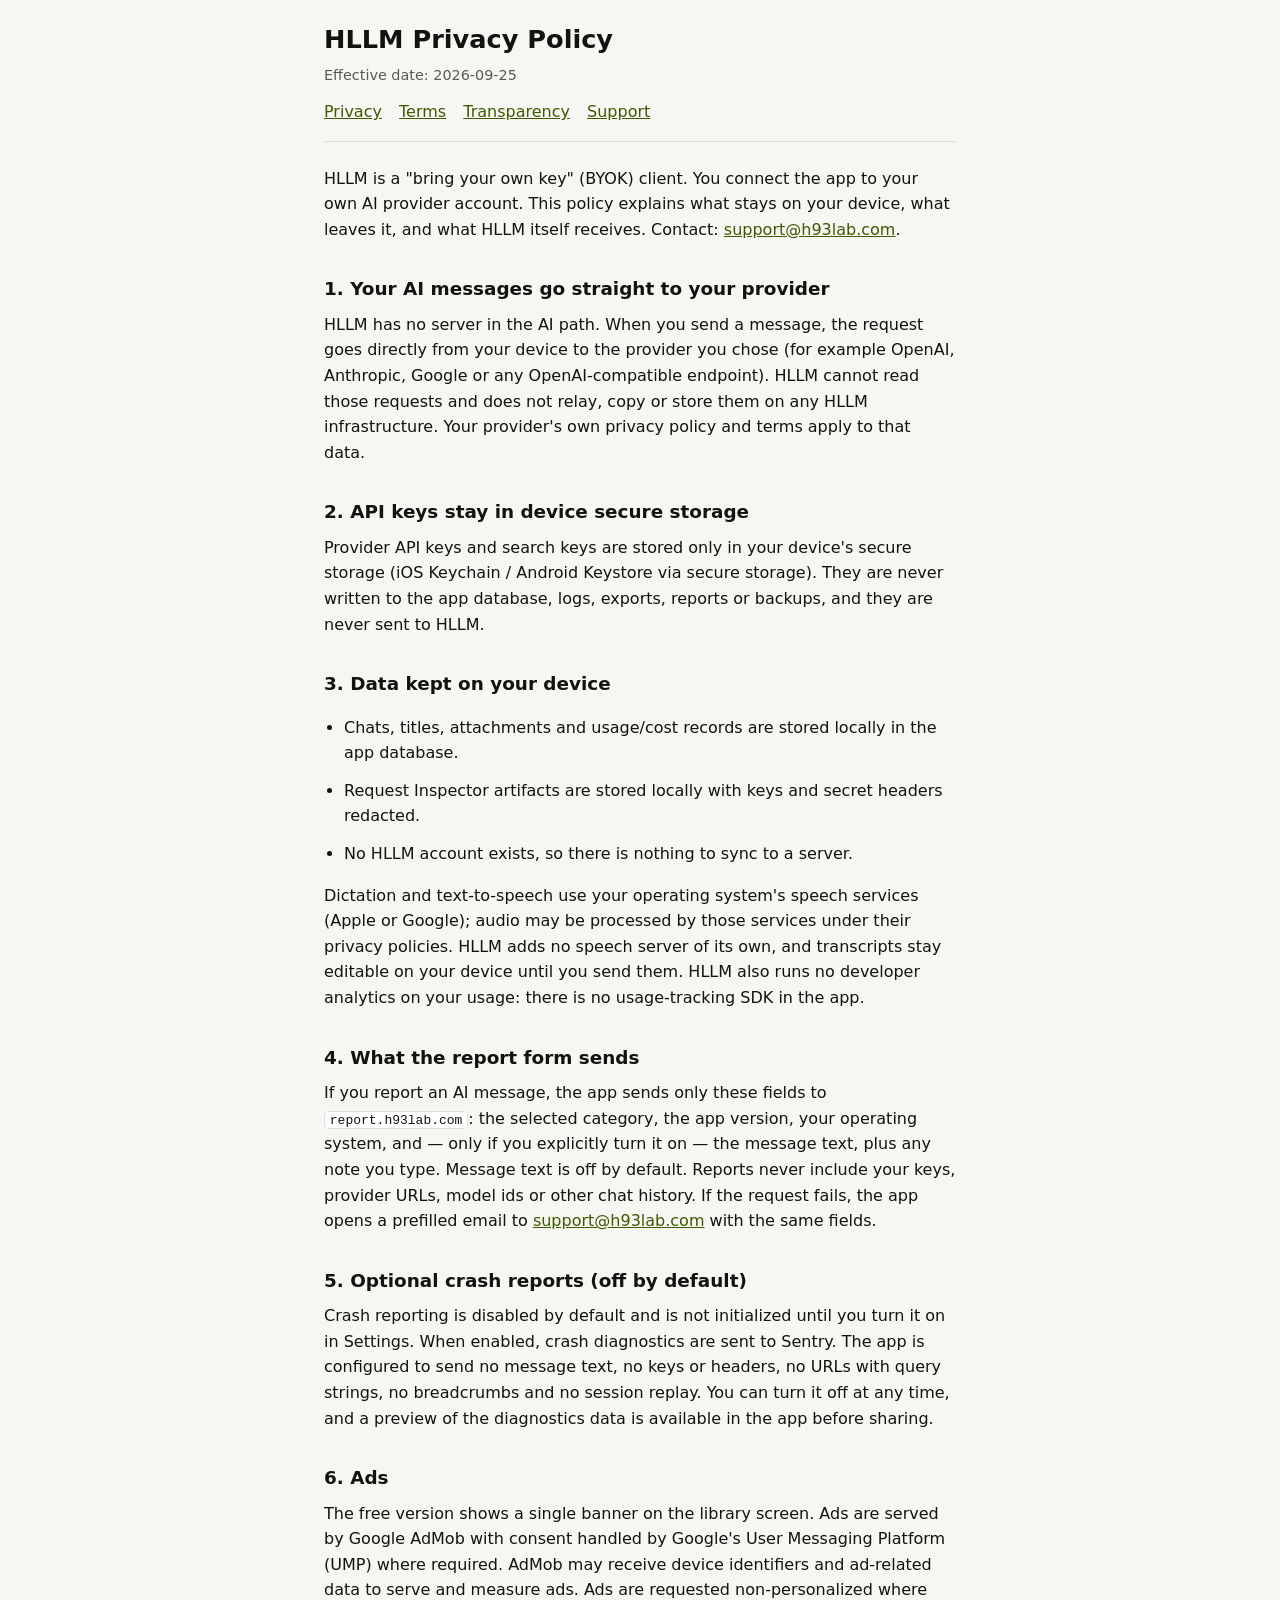
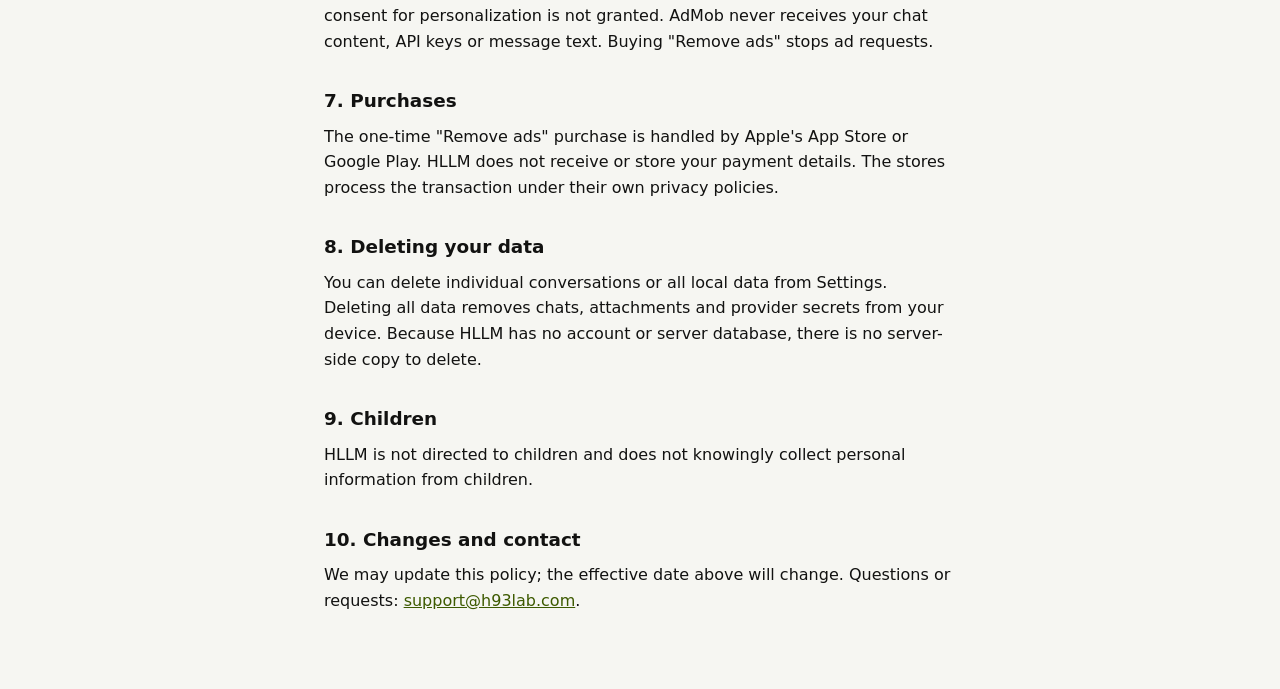
==== privacy.html @ b4c449e0 "Add files via upload" ====
<!doctype html>
<html lang="en">
  <head>
    <meta charset="utf-8" />
    <meta name="viewport" content="width=device-width, initial-scale=1" />
    <meta name="color-scheme" content="light dark" />
    <title>HLLM — Privacy Policy</title>
    <style>
      :root {
        color-scheme: light dark;
        --bg: #f6f6f2;
        --surface: #ffffff;
        --text: #121211;
        --muted: #5a5a54;
        --border: #deded7;
        --accent: #3d5a00;
      }
      @media (prefers-color-scheme: dark) {
        :root {
          --bg: #000000;
          --surface: #0c0c0c;
          --text: #f2f2ee;
          --muted: #9d9d97;
          --border: #222222;
          --accent: #d4ff3a;
        }
      }
      * {
        box-sizing: border-box;
      }
      body {
        margin: 0;
        background: var(--bg);
        color: var(--text);
        font-family:
          system-ui,
          -apple-system,
          'Segoe UI',
          Roboto,
          sans-serif;
        line-height: 1.6;
      }
      main {
        max-width: 42rem;
        margin: 0 auto;
        padding: 1.5rem 1.25rem 4rem;
      }
      header {
        border-bottom: 1px solid var(--border);
        margin-bottom: 1.5rem;
        padding-bottom: 1rem;
      }
      h1 {
        font-size: 1.6rem;
        line-height: 1.25;
        margin: 0 0 0.5rem;
      }
      h2 {
        font-size: 1.15rem;
        margin: 2rem 0 0.5rem;
      }
      p,
      li {
        margin: 0 0 0.75rem;
      }
      ul {
        padding-left: 1.25rem;
      }
      a {
        color: var(--accent);
      }
      .muted {
        color: var(--muted);
        font-size: 0.9rem;
      }
      nav a {
        margin-right: 0.75rem;
        white-space: nowrap;
      }
      code {
        background: var(--surface);
        border: 1px solid var(--border);
        border-radius: 0.25rem;
        padding: 0.05rem 0.3rem;
      }
    </style>
  </head>
  <body>
    <main>
      <header>
        <h1>HLLM Privacy Policy</h1>
        <p class="muted">Effective date: 2026-09-25</p>
        <nav aria-label="Legal pages">
          <a href="/privacy.html">Privacy</a>
          <a href="/terms.html">Terms</a>
          <a href="/transparency.html">Transparency</a>
          <a href="/support.html">Support</a>
        </nav>
      </header>

      <p>
        HLLM is a "bring your own key" (BYOK) client. You connect the app to your own AI provider
        account. This policy explains what stays on your device, what leaves it, and what HLLM
        itself receives. Contact:
        <a href="mailto:support@h93lab.com">support@h93lab.com</a>.
      </p>

      <h2>1. Your AI messages go straight to your provider</h2>
      <p>
        HLLM has no server in the AI path. When you send a message, the request goes directly from
        your device to the provider you chose (for example OpenAI, Anthropic, Google or any
        OpenAI-compatible endpoint). HLLM cannot read those requests and does not relay, copy or
        store them on any HLLM infrastructure. Your provider's own privacy policy and terms apply to
        that data.
      </p>

      <h2>2. API keys stay in device secure storage</h2>
      <p>
        Provider API keys and search keys are stored only in your device's secure storage (iOS
        Keychain / Android Keystore via secure storage). They are never written to the app database,
        logs, exports, reports or backups, and they are never sent to HLLM.
      </p>

      <h2>3. Data kept on your device</h2>
      <ul>
        <li>
          Chats, titles, attachments and usage/cost records are stored locally in the app database.
        </li>
        <li>
          Request Inspector artifacts are stored locally with keys and secret headers redacted.
        </li>
        <li>No HLLM account exists, so there is nothing to sync to a server.</li>
      </ul>
      <p>
        Dictation and text-to-speech use your operating system's speech services (Apple or Google);
        audio may be processed by those services under their privacy policies. HLLM adds no speech
        server of its own, and transcripts stay editable on your device until you send them. HLLM
        also runs no developer analytics on your usage: there is no usage-tracking SDK in the app.
      </p>

      <h2>4. What the report form sends</h2>
      <p>
        If you report an AI message, the app sends only these fields to
        <code>report.h93lab.com</code>: the selected category, the app version, your operating
        system, and — only if you explicitly turn it on — the message text, plus any note you type.
        Message text is off by default. Reports never include your keys, provider URLs, model ids or
        other chat history. If the request fails, the app opens a prefilled email to
        <a href="mailto:support@h93lab.com">support@h93lab.com</a> with the same fields.
      </p>

      <h2>5. Optional crash reports (off by default)</h2>
      <p>
        Crash reporting is disabled by default and is not initialized until you turn it on in
        Settings. When enabled, crash diagnostics are sent to Sentry. The app is configured to send
        no message text, no keys or headers, no URLs with query strings, no breadcrumbs and no
        session replay. You can turn it off at any time, and a preview of the diagnostics data is
        available in the app before sharing.
      </p>

      <h2>6. Ads</h2>
      <p>
        The free version shows a single banner on the library screen. Ads are served by Google AdMob
        with consent handled by Google's User Messaging Platform (UMP) where required. AdMob may
        receive device identifiers and ad-related data to serve and measure ads. Ads are requested
        non-personalized where consent for personalization is not granted. AdMob never receives your
        chat content, API keys or message text. Buying "Remove ads" stops ad requests.
      </p>

      <h2>7. Purchases</h2>
      <p>
        The one-time "Remove ads" purchase is handled by Apple's App Store or Google Play. HLLM does
        not receive or store your payment details. The stores process the transaction under their
        own privacy policies.
      </p>

      <h2>8. Deleting your data</h2>
      <p>
        You can delete individual conversations or all local data from Settings. Deleting all data
        removes chats, attachments and provider secrets from your device. Because HLLM has no
        account or server database, there is no server-side copy to delete.
      </p>

      <h2>9. Children</h2>
      <p>
        HLLM is not directed to children and does not knowingly collect personal information from
        children.
      </p>

      <h2>10. Changes and contact</h2>
      <p>
        We may update this policy; the effective date above will change. Questions or requests:
        <a href="mailto:support@h93lab.com">support@h93lab.com</a>.
      </p>
    </main>
  </body>
</html>
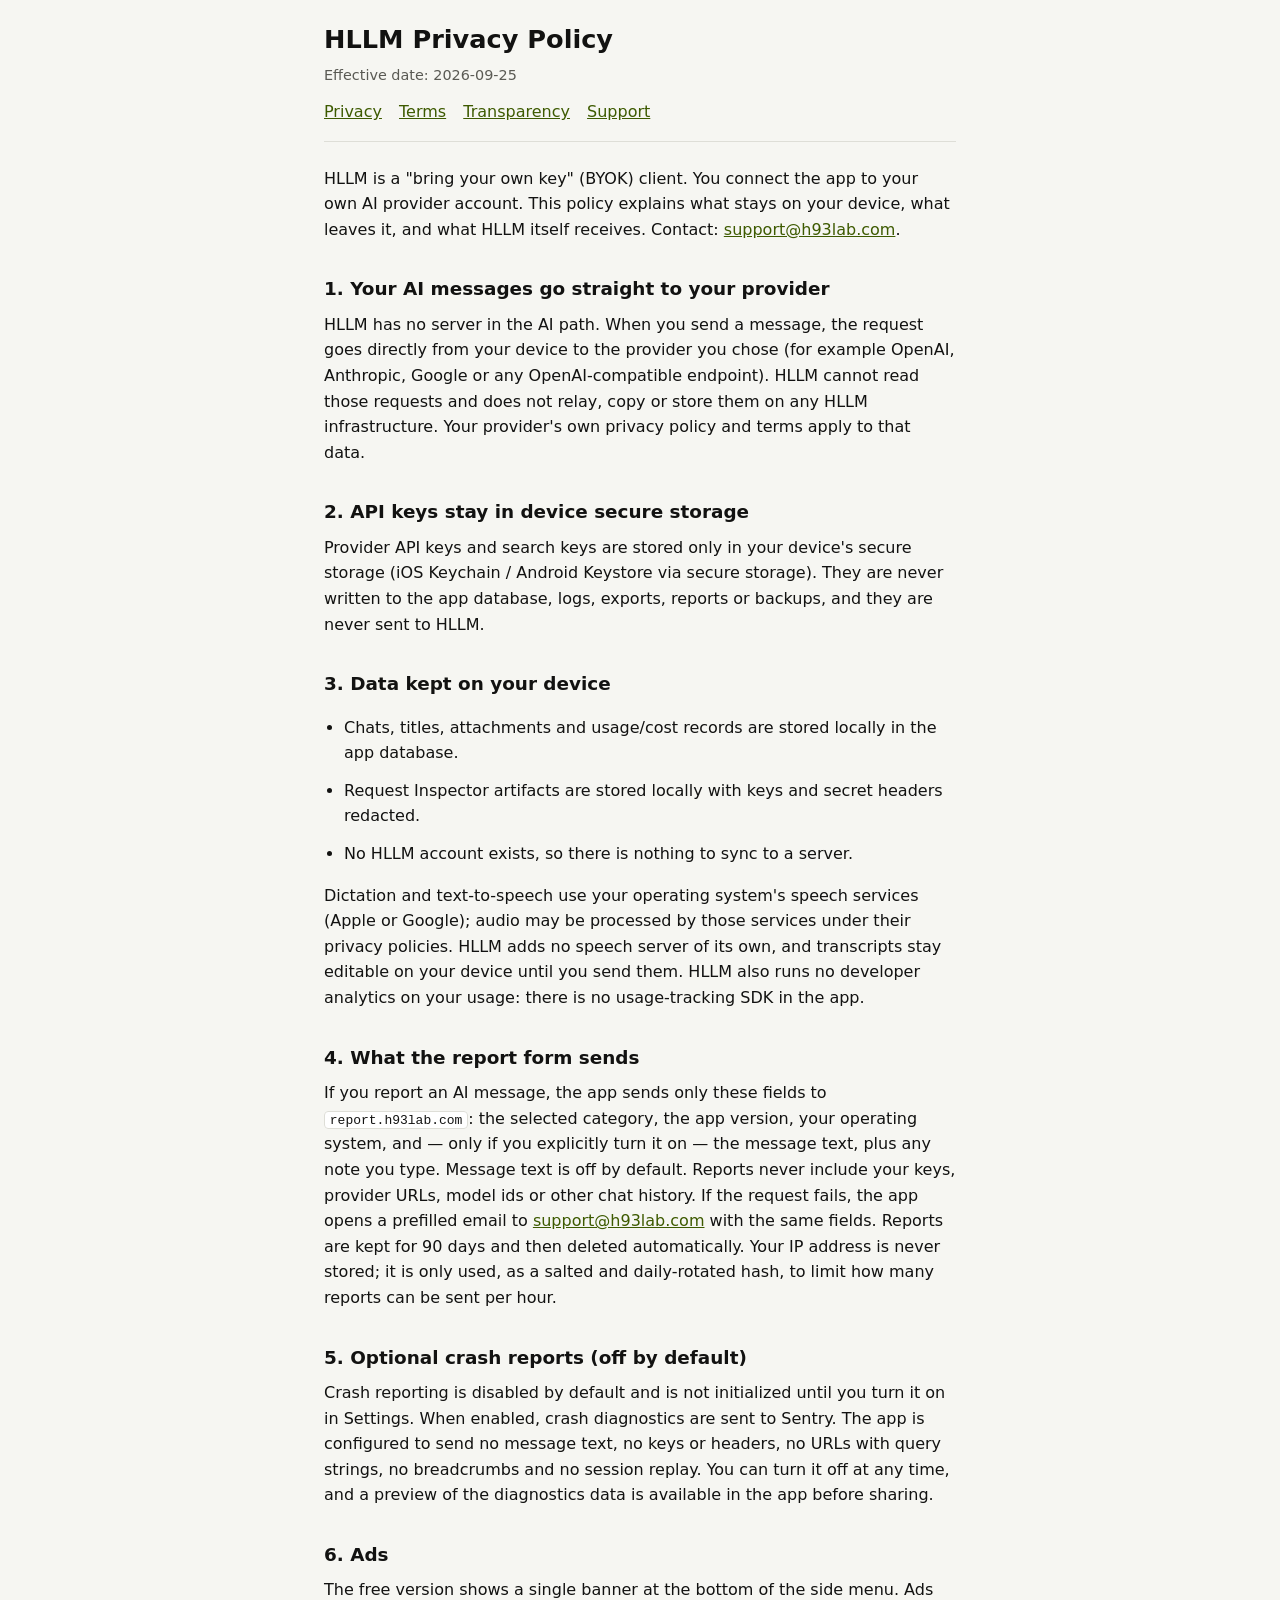
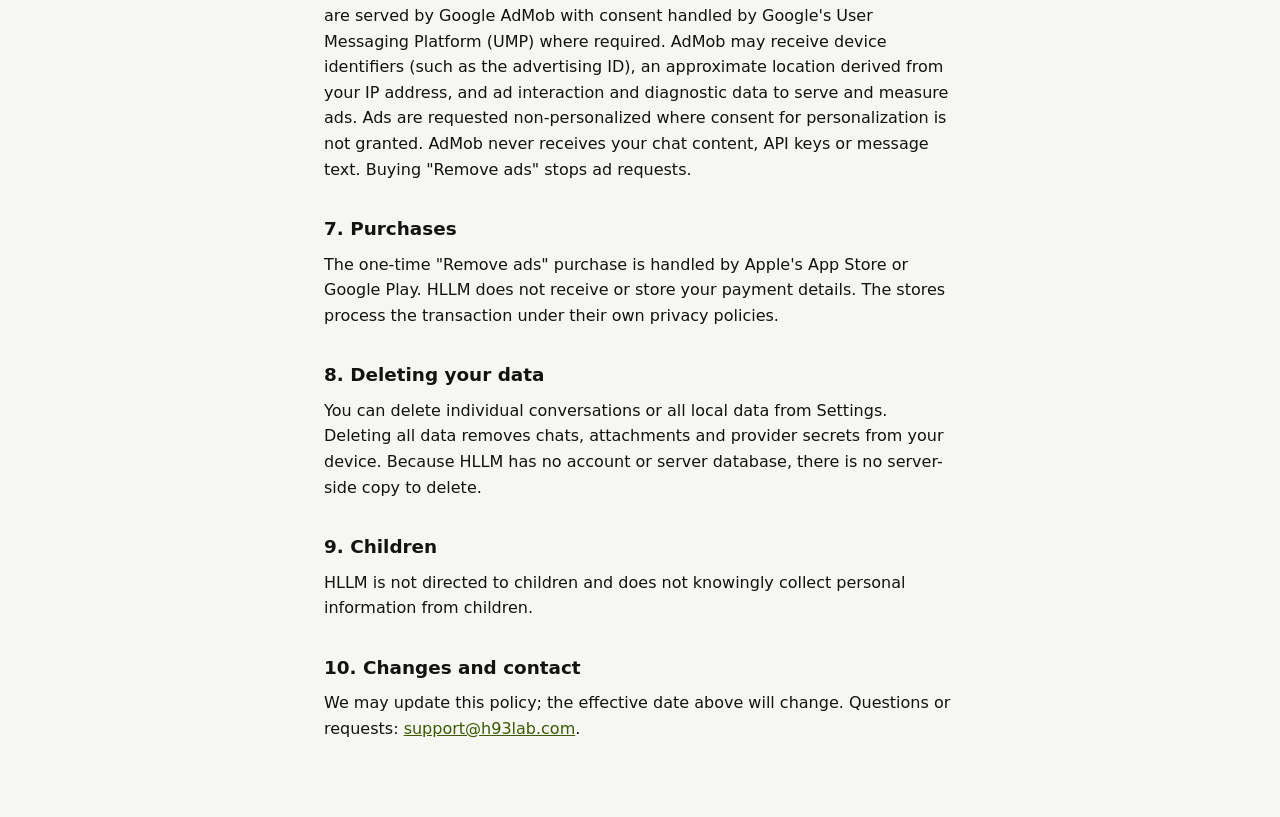
==== commit 13467a97: "Add files via upload" ====
--- a/privacy.html
+++ b/privacy.html
@@ -146,6 +146,9 @@
         Message text is off by default. Reports never include your keys, provider URLs, model ids or
         other chat history. If the request fails, the app opens a prefilled email to
         <a href="mailto:support@h93lab.com">support@h93lab.com</a> with the same fields.
+        Reports are kept for 90 days and then deleted automatically. Your IP address is never
+        stored; it is only used, as a salted and daily-rotated hash, to limit how many reports can
+        be sent per hour.
       </p>
 
       <h2>5. Optional crash reports (off by default)</h2>
@@ -159,9 +162,10 @@
 
       <h2>6. Ads</h2>
       <p>
-        The free version shows a single banner on the library screen. Ads are served by Google AdMob
+        The free version shows a single banner at the bottom of the side menu. Ads are served by Google AdMob
         with consent handled by Google's User Messaging Platform (UMP) where required. AdMob may
-        receive device identifiers and ad-related data to serve and measure ads. Ads are requested
+        receive device identifiers (such as the advertising ID), an approximate location derived from
+        your IP address, and ad interaction and diagnostic data to serve and measure ads. Ads are requested
         non-personalized where consent for personalization is not granted. AdMob never receives your
         chat content, API keys or message text. Buying "Remove ads" stops ad requests.
       </p>
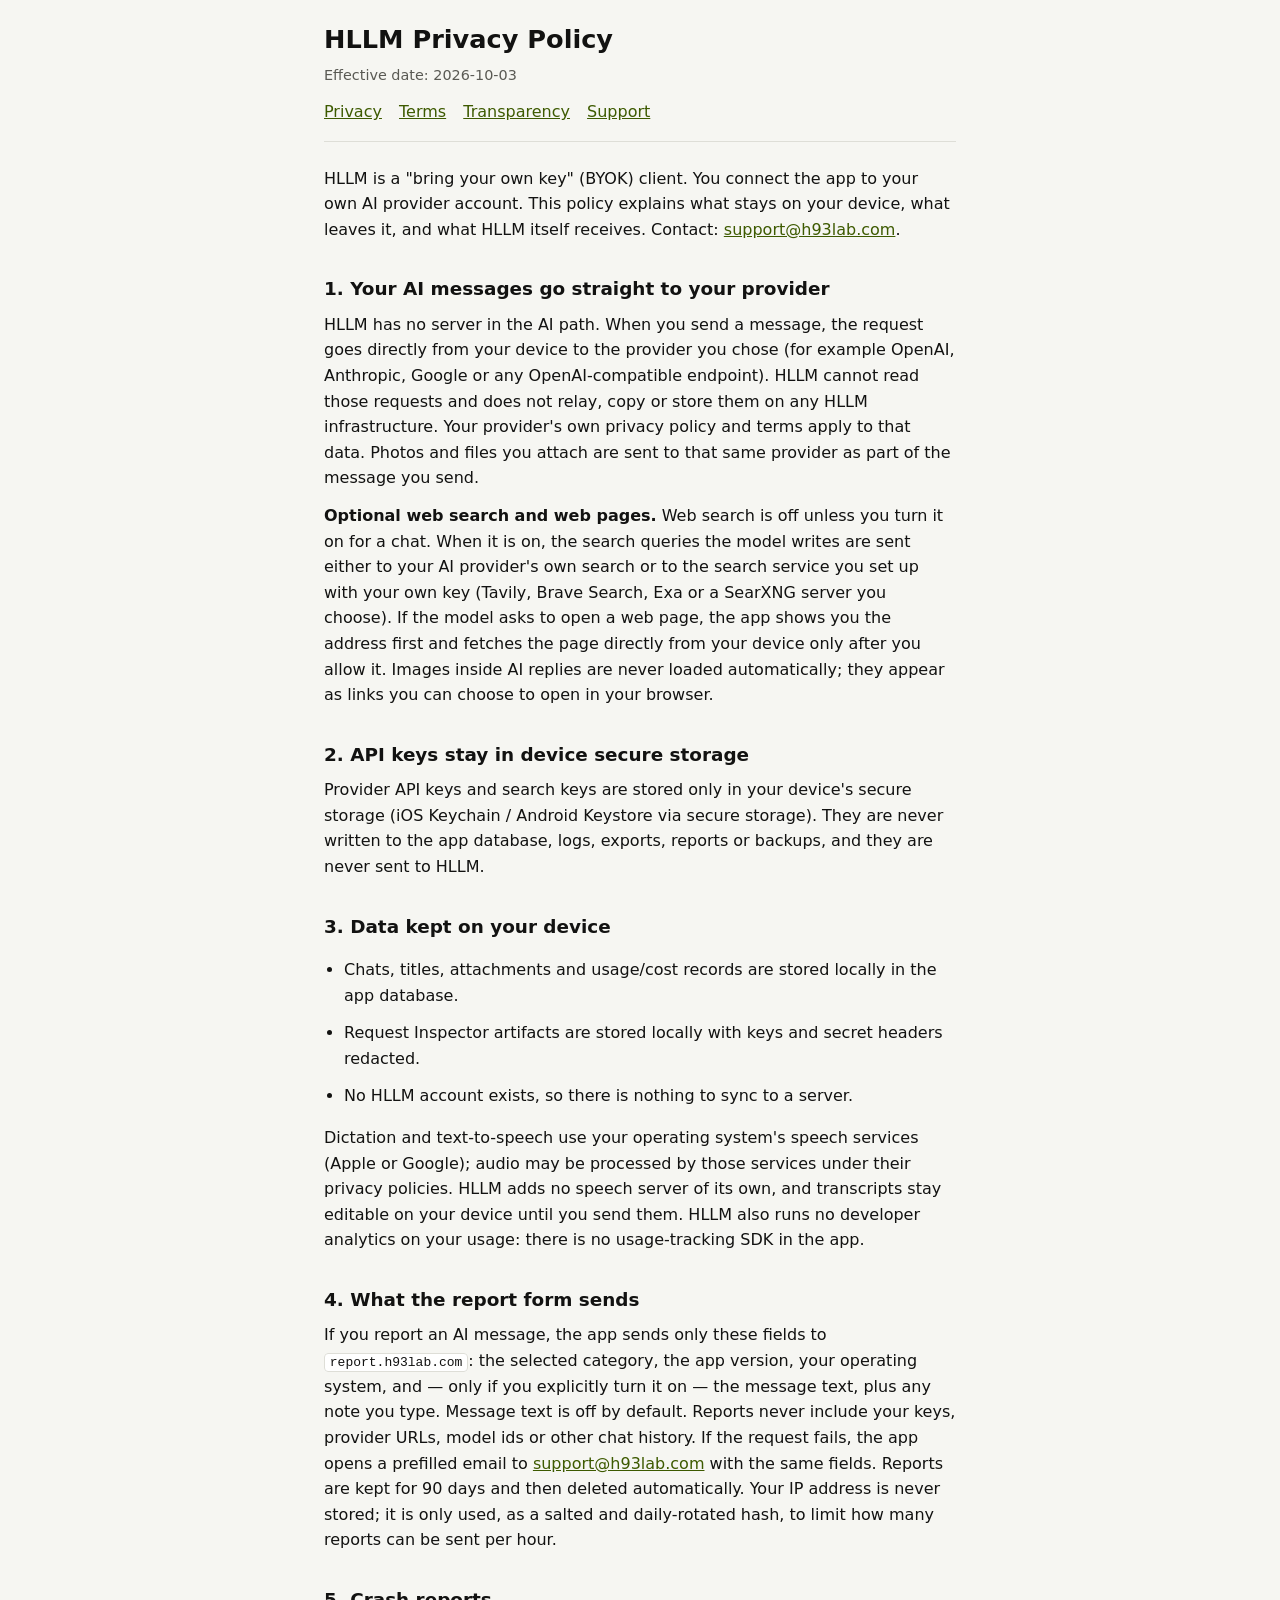
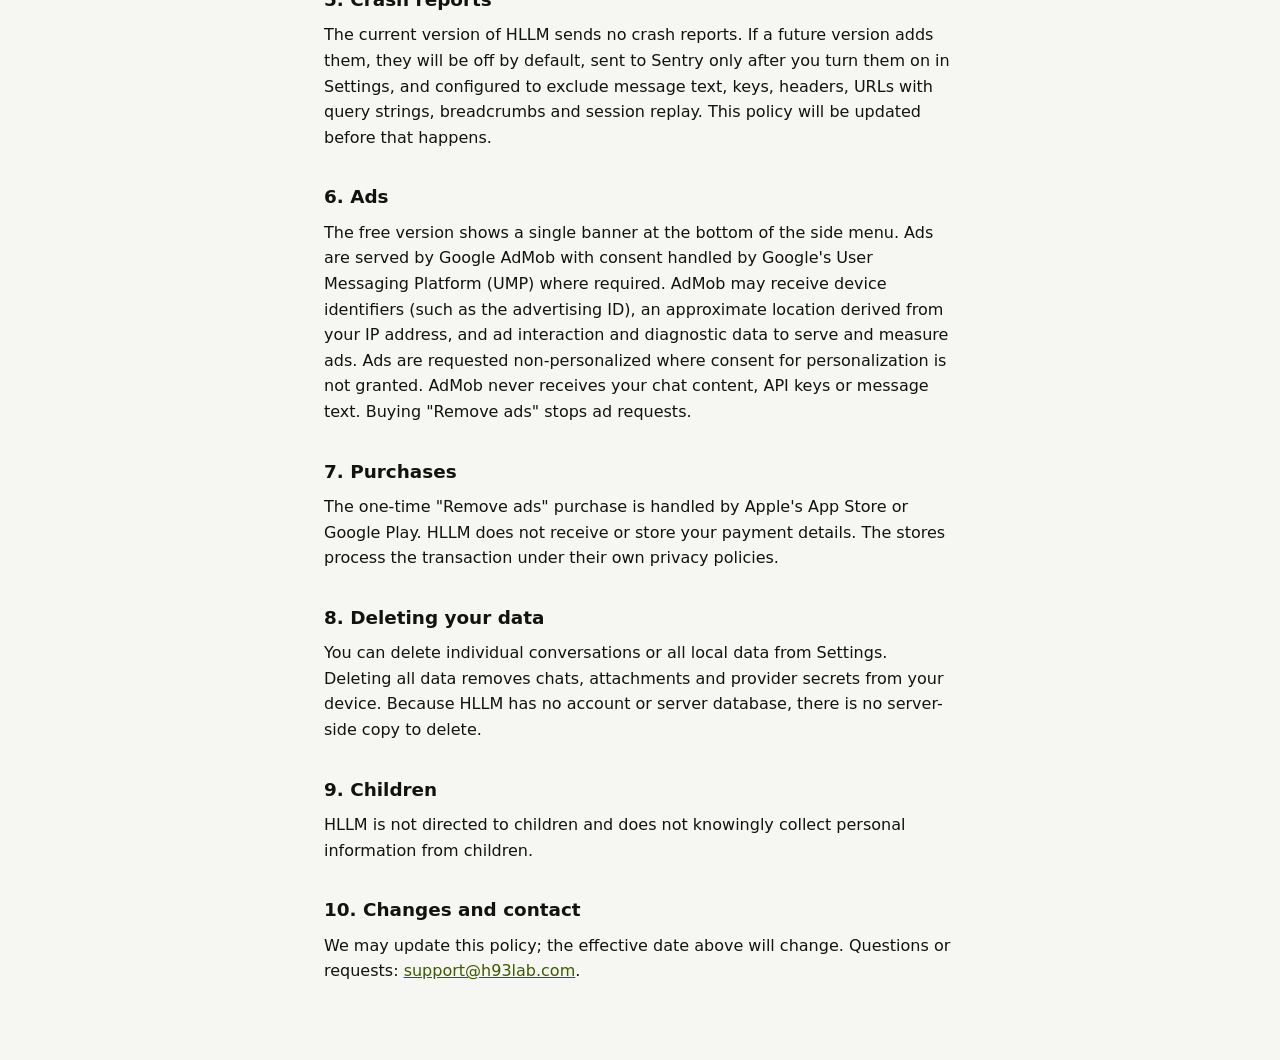
==== commit 8eadbb29: "privacy: disclose web search and page fetches, attachments, image links; crash reports not active Co" ====
--- a/privacy.html
+++ b/privacy.html
@@ -89,7 +89,7 @@
     <main>
       <header>
         <h1>HLLM Privacy Policy</h1>
-        <p class="muted">Effective date: 2026-09-25</p>
+        <p class="muted">Effective date: 2026-10-03</p>
         <nav aria-label="Legal pages">
           <a href="/privacy.html">Privacy</a>
           <a href="/terms.html">Terms</a>
@@ -111,7 +111,17 @@
         your device to the provider you chose (for example OpenAI, Anthropic, Google or any
         OpenAI-compatible endpoint). HLLM cannot read those requests and does not relay, copy or
         store them on any HLLM infrastructure. Your provider's own privacy policy and terms apply to
-        that data.
+        that data. Photos and files you attach are sent to that same provider as part of the
+        message you send.
+      </p>
+      <p>
+        <strong>Optional web search and web pages.</strong> Web search is off unless you turn it on
+        for a chat. When it is on, the search queries the model writes are sent either to your AI
+        provider's own search or to the search service you set up with your own key (Tavily, Brave
+        Search, Exa or a SearXNG server you choose). If the model asks to open a web page, the app
+        shows you the address first and fetches the page directly from your device only after you
+        allow it. Images inside AI replies are never loaded automatically; they appear as links you
+        can choose to open in your browser.
       </p>
 
       <h2>2. API keys stay in device secure storage</h2>
@@ -151,13 +161,12 @@
         be sent per hour.
       </p>
 
-      <h2>5. Optional crash reports (off by default)</h2>
-      <p>
-        Crash reporting is disabled by default and is not initialized until you turn it on in
-        Settings. When enabled, crash diagnostics are sent to Sentry. The app is configured to send
-        no message text, no keys or headers, no URLs with query strings, no breadcrumbs and no
-        session replay. You can turn it off at any time, and a preview of the diagnostics data is
-        available in the app before sharing.
+      <h2>5. Crash reports</h2>
+      <p>
+        The current version of HLLM sends no crash reports. If a future version adds them, they
+        will be off by default, sent to Sentry only after you turn them on in Settings, and
+        configured to exclude message text, keys, headers, URLs with query strings, breadcrumbs and
+        session replay. This policy will be updated before that happens.
       </p>
 
       <h2>6. Ads</h2>
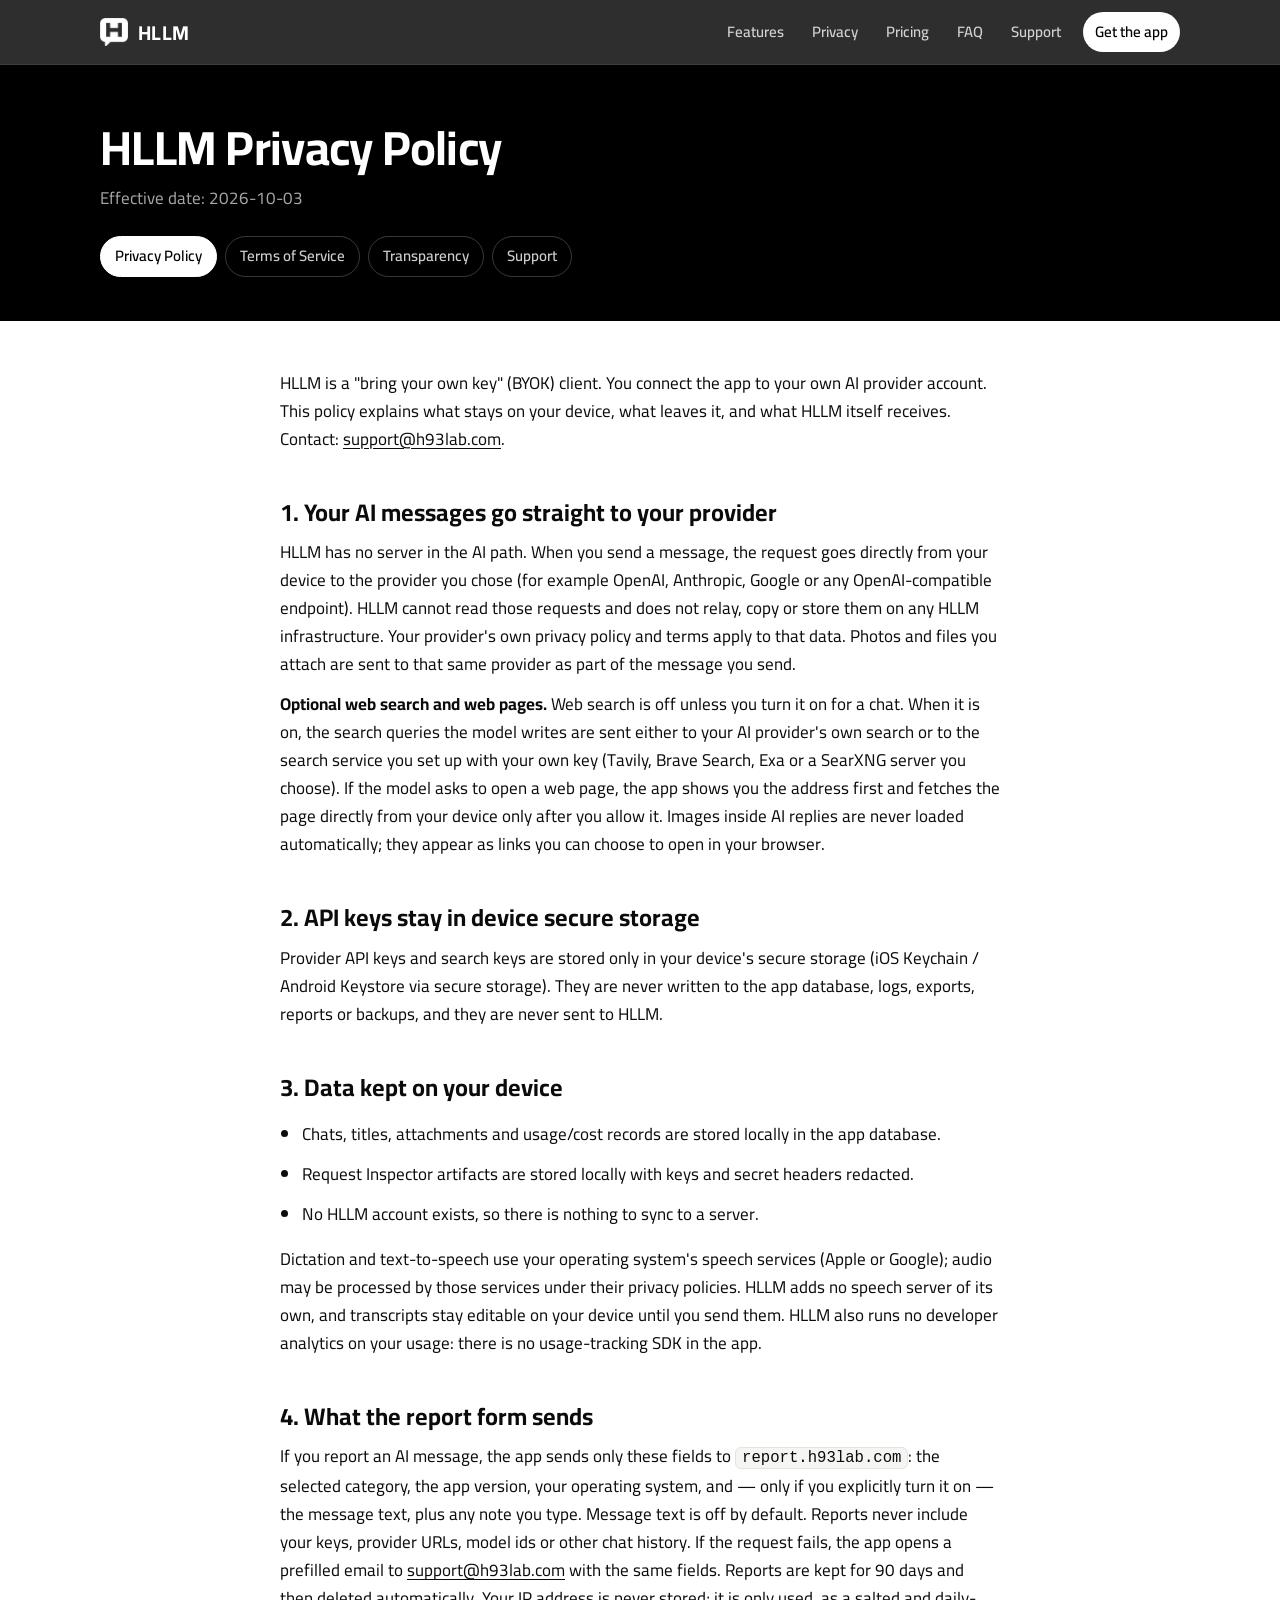
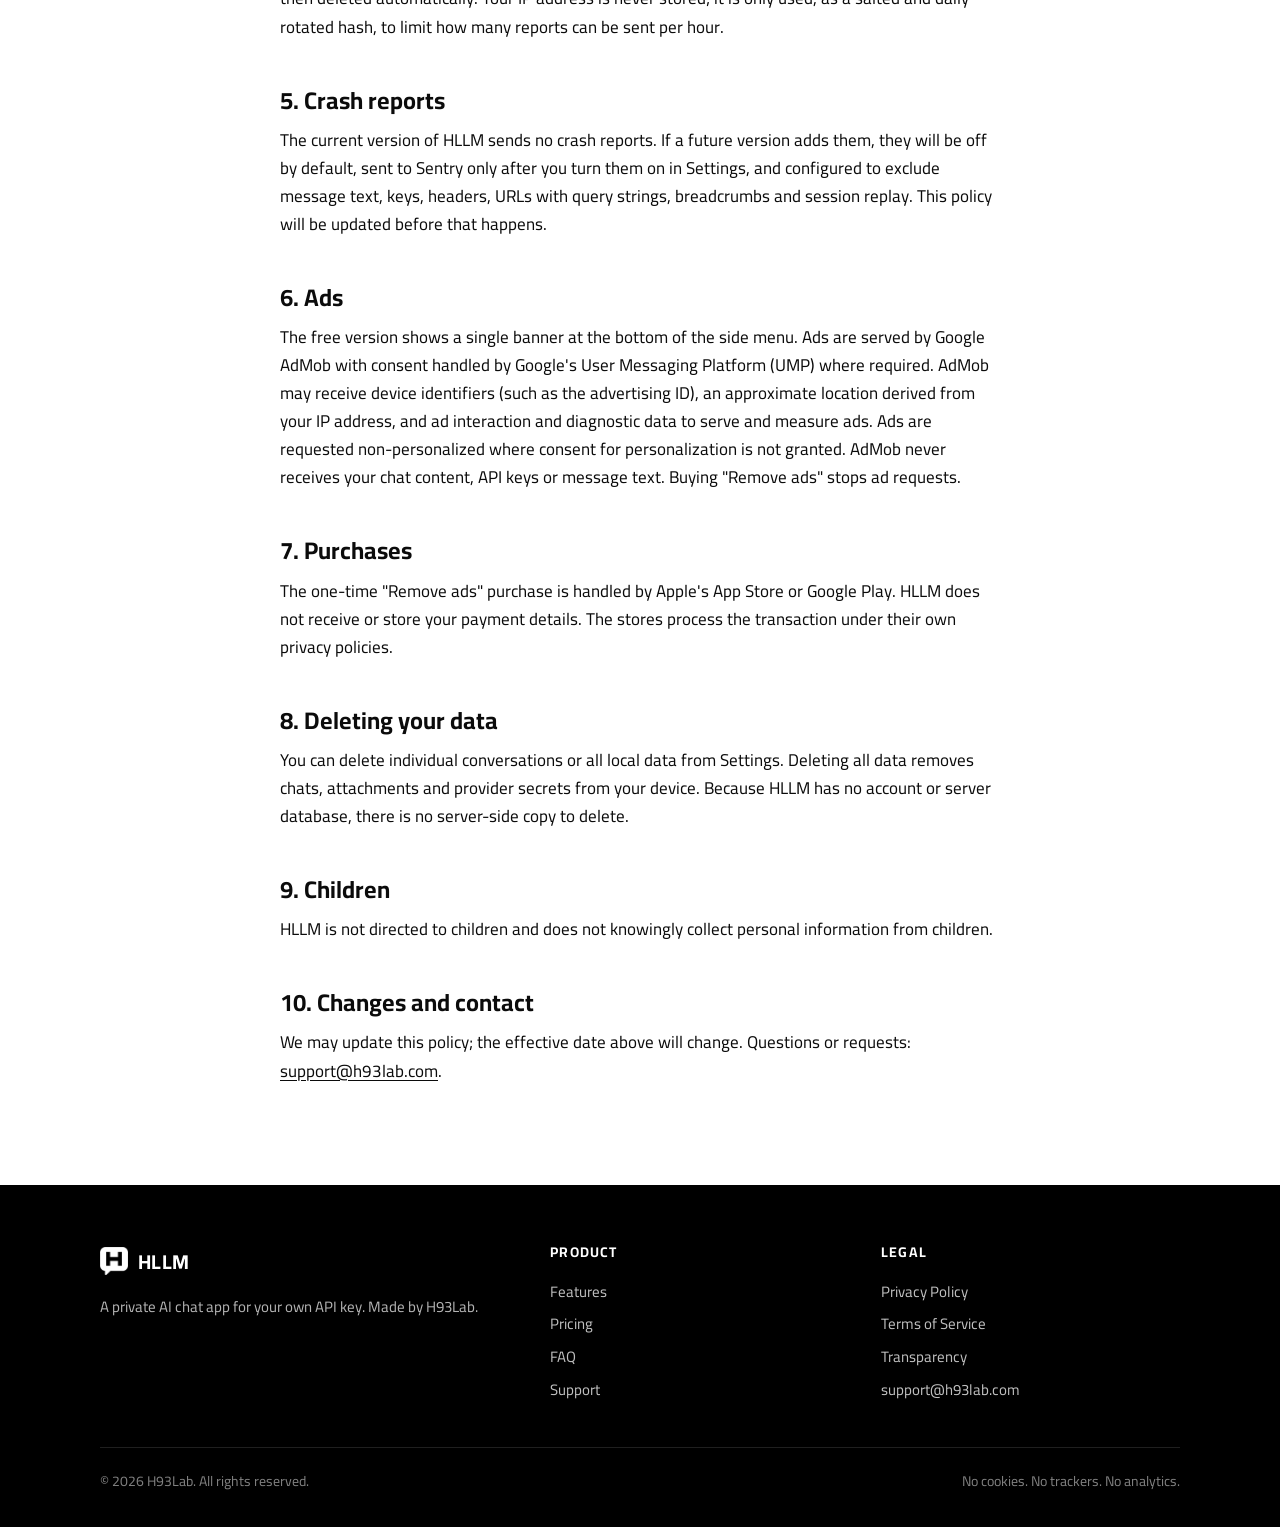
==== commit fb8199e1: "site: product home page, shared monochrome design, logo, screenshots - New index.html: hero with log" ====
--- a/privacy.html
+++ b/privacy.html
@@ -5,99 +5,41 @@
     <meta name="viewport" content="width=device-width, initial-scale=1" />
     <meta name="color-scheme" content="light dark" />
     <title>HLLM — Privacy Policy</title>
-    <style>
-      :root {
-        color-scheme: light dark;
-        --bg: #f6f6f2;
-        --surface: #ffffff;
-        --text: #121211;
-        --muted: #5a5a54;
-        --border: #deded7;
-        --accent: #3d5a00;
-      }
-      @media (prefers-color-scheme: dark) {
-        :root {
-          --bg: #000000;
-          --surface: #0c0c0c;
-          --text: #f2f2ee;
-          --muted: #9d9d97;
-          --border: #222222;
-          --accent: #d4ff3a;
-        }
-      }
-      * {
-        box-sizing: border-box;
-      }
-      body {
-        margin: 0;
-        background: var(--bg);
-        color: var(--text);
-        font-family:
-          system-ui,
-          -apple-system,
-          'Segoe UI',
-          Roboto,
-          sans-serif;
-        line-height: 1.6;
-      }
-      main {
-        max-width: 42rem;
-        margin: 0 auto;
-        padding: 1.5rem 1.25rem 4rem;
-      }
-      header {
-        border-bottom: 1px solid var(--border);
-        margin-bottom: 1.5rem;
-        padding-bottom: 1rem;
-      }
-      h1 {
-        font-size: 1.6rem;
-        line-height: 1.25;
-        margin: 0 0 0.5rem;
-      }
-      h2 {
-        font-size: 1.15rem;
-        margin: 2rem 0 0.5rem;
-      }
-      p,
-      li {
-        margin: 0 0 0.75rem;
-      }
-      ul {
-        padding-left: 1.25rem;
-      }
-      a {
-        color: var(--accent);
-      }
-      .muted {
-        color: var(--muted);
-        font-size: 0.9rem;
-      }
-      nav a {
-        margin-right: 0.75rem;
-        white-space: nowrap;
-      }
-      code {
-        background: var(--surface);
-        border: 1px solid var(--border);
-        border-radius: 0.25rem;
-        padding: 0.05rem 0.3rem;
-      }
-    </style>
+    <link rel="canonical" href="https://hllm.h93lab.com/privacy" />
+    <link rel="icon" type="image/png" sizes="32x32" href="/assets/img/favicon-32.png" />
+    <link rel="apple-touch-icon" href="/assets/img/apple-touch-icon.png" />
+    <meta name="theme-color" content="#000000" />
+    <meta property="og:title" content="HLLM — Privacy Policy" />
+    <meta property="og:image" content="https://hllm.h93lab.com/assets/img/og.png" />
+    <link rel="stylesheet" href="/assets/css/site.css" />
   </head>
   <body>
-    <main>
-      <header>
-        <h1>HLLM Privacy Policy</h1>
-        <p class="muted">Effective date: 2026-10-03</p>
-        <nav aria-label="Legal pages">
-          <a href="/privacy.html">Privacy</a>
-          <a href="/terms.html">Terms</a>
-          <a href="/transparency.html">Transparency</a>
-          <a href="/support.html">Support</a>
+    <a class="skip" href="#main">Skip to content</a>
+    <header class="site-header">
+      <div class="wrap">
+        <a class="brand" href="/" aria-label="HLLM home">
+          <img src="/assets/img/mark-white.png" alt="" width="28" height="28" />
+          HLLM
+        </a>
+        <nav class="site-nav" aria-label="Main">
+          <a class="hide-sm" href="/#features">Features</a>
+          <a class="hide-sm" href="/#privacy">Privacy</a>
+          <a class="hide-sm" href="/#pricing">Pricing</a>
+          <a class="hide-sm" href="/#faq">FAQ</a>
+          <a href="/support">Support</a>
+          <a class="cta" href="/#download">Get the app</a>
         </nav>
-      </header>
-
+      </div>
+    </header>
+    <main id="main">
+      <div class="doc-hero">
+        <div class="wrap">
+          <h1>HLLM Privacy Policy</h1>
+          <p>Effective date: 2026-10-03</p>
+          <nav class="doc-tabs" aria-label="Legal pages"><a href="/privacy" aria-current="page">Privacy Policy</a><a href="/terms">Terms of Service</a><a href="/transparency">Transparency</a><a href="/support">Support</a></nav>
+        </div>
+      </div>
+      <article class="doc">
       <p>
         HLLM is a "bring your own key" (BYOK) client. You connect the app to your own AI provider
         account. This policy explains what stays on your device, what leaves it, and what HLLM
@@ -204,6 +146,38 @@
         We may update this policy; the effective date above will change. Questions or requests:
         <a href="mailto:support@h93lab.com">support@h93lab.com</a>.
       </p>
+    
+      </article>
     </main>
+    <footer class="site-footer">
+      <div class="wrap">
+        <div class="cols">
+          <div>
+            <a class="brand" href="/"><img src="/assets/img/mark-white.png" alt="" width="28" height="28" />HLLM</a>
+            <p style="margin-top: 12px; max-width: 26rem">
+              A private AI chat app for your own API key. Made by H93Lab.
+            </p>
+          </div>
+          <div>
+            <h4>Product</h4>
+            <a href="/#features">Features</a>
+            <a href="/#pricing">Pricing</a>
+            <a href="/#faq">FAQ</a>
+            <a href="/support">Support</a>
+          </div>
+          <div>
+            <h4>Legal</h4>
+            <a href="/privacy">Privacy Policy</a>
+            <a href="/terms">Terms of Service</a>
+            <a href="/transparency">Transparency</a>
+            <a href="mailto:support@h93lab.com">support@h93lab.com</a>
+          </div>
+        </div>
+        <div class="legal">
+          <span>© 2026 H93Lab. All rights reserved.</span>
+          <span>No cookies. No trackers. No analytics.</span>
+        </div>
+      </div>
+    </footer>
   </body>
 </html>
--- a/assets/css/site.css
+++ b/assets/css/site.css
@@ -0,0 +1,712 @@
+/* HLLM site — monochrome brand, Cairo self-hosted, no third-party requests. */
+@font-face {
+  font-family: 'Cairo';
+  src: url('/assets/fonts/cairo-400.ttf') format('truetype');
+  font-weight: 400;
+  font-display: swap;
+}
+@font-face {
+  font-family: 'Cairo';
+  src: url('/assets/fonts/cairo-600.ttf') format('truetype');
+  font-weight: 600;
+  font-display: swap;
+}
+@font-face {
+  font-family: 'Cairo';
+  src: url('/assets/fonts/cairo-700.ttf') format('truetype');
+  font-weight: 700;
+  font-display: swap;
+}
+
+:root {
+  color-scheme: light dark;
+  --bg: #ffffff;
+  --bg-soft: #f5f5f3;
+  --surface: #ffffff;
+  --text: #0b0b0b;
+  --muted: #5d5d58;
+  --border: #e4e4df;
+  --ink: #000000;
+  --on-ink: #ffffff;
+  --radius: 20px;
+  --max: 1120px;
+  --font: 'Cairo', system-ui, -apple-system, 'Segoe UI', Roboto, sans-serif;
+}
+@media (prefers-color-scheme: dark) {
+  :root {
+    --bg: #000000;
+    --bg-soft: #0b0b0b;
+    --surface: #111111;
+    --text: #f3f3f0;
+    --muted: #a1a19b;
+    --border: #232323;
+  }
+}
+
+*,
+*::before,
+*::after {
+  box-sizing: border-box;
+}
+html {
+  scroll-behavior: smooth;
+  -webkit-text-size-adjust: 100%;
+}
+body {
+  margin: 0;
+  background: var(--bg);
+  color: var(--text);
+  font-family: var(--font);
+  font-size: 17px;
+  line-height: 1.65;
+  -webkit-font-smoothing: antialiased;
+}
+img {
+  max-width: 100%;
+  display: block;
+}
+a {
+  color: inherit;
+}
+.wrap {
+  max-width: var(--max);
+  margin: 0 auto;
+  padding: 0 20px;
+}
+.skip {
+  position: absolute;
+  left: -999px;
+}
+.skip:focus {
+  left: 16px;
+  top: 12px;
+  z-index: 100;
+  background: var(--ink);
+  color: var(--on-ink);
+  padding: 8px 14px;
+  border-radius: 10px;
+}
+
+/* Header */
+.site-header {
+  position: sticky;
+  top: 0;
+  z-index: 50;
+  background: rgba(0, 0, 0, 0.82);
+  -webkit-backdrop-filter: saturate(160%) blur(14px);
+  backdrop-filter: saturate(160%) blur(14px);
+  border-bottom: 1px solid rgba(255, 255, 255, 0.08);
+  color: #fff;
+}
+.site-header .wrap {
+  display: flex;
+  align-items: center;
+  gap: 16px;
+  height: 64px;
+}
+.brand {
+  display: inline-flex;
+  align-items: center;
+  gap: 10px;
+  font-weight: 700;
+  font-size: 20px;
+  letter-spacing: 0.02em;
+  text-decoration: none;
+  color: #fff;
+}
+.brand img {
+  width: 28px;
+  height: auto;
+}
+.site-nav {
+  margin-inline-start: auto;
+  display: flex;
+  align-items: center;
+  gap: 4px;
+}
+.site-nav a {
+  text-decoration: none;
+  color: rgba(255, 255, 255, 0.78);
+  font-size: 15px;
+  font-weight: 600;
+  padding: 8px 12px;
+  border-radius: 999px;
+}
+.site-nav a:hover,
+.site-nav a[aria-current='page'] {
+  color: #fff;
+  background: rgba(255, 255, 255, 0.1);
+}
+.site-nav .cta {
+  background: #fff;
+  color: #000;
+  margin-inline-start: 6px;
+}
+.site-nav .cta:hover {
+  background: #e9e9e6;
+  color: #000;
+}
+@media (max-width: 760px) {
+  .site-nav .hide-sm {
+    display: none;
+  }
+}
+
+/* Buttons */
+.btn {
+  display: inline-flex;
+  align-items: center;
+  justify-content: center;
+  gap: 10px;
+  min-height: 52px;
+  padding: 0 22px;
+  border-radius: 14px;
+  font-weight: 700;
+  font-size: 16px;
+  text-decoration: none;
+  border: 1px solid transparent;
+  transition: transform 0.15s ease, background 0.15s ease;
+}
+.btn:hover {
+  transform: translateY(-1px);
+}
+.btn-light {
+  background: #fff;
+  color: #000;
+}
+.btn-ghost {
+  border-color: rgba(255, 255, 255, 0.28);
+  color: #fff;
+}
+.btn small {
+  display: block;
+  font-weight: 600;
+  font-size: 11px;
+  opacity: 0.7;
+  line-height: 1.1;
+}
+.btn .lbl {
+  display: flex;
+  flex-direction: column;
+  align-items: flex-start;
+  line-height: 1.15;
+}
+.btn svg {
+  width: 22px;
+  height: 22px;
+  flex: none;
+}
+.store-buttons {
+  display: flex;
+  flex-wrap: wrap;
+  gap: 12px;
+}
+.store[aria-disabled='true'] {
+  cursor: default;
+}
+.store[aria-disabled='true']:hover {
+  transform: none;
+}
+
+/* Hero */
+.hero {
+  background: #000;
+  color: #fff;
+  overflow: hidden;
+  position: relative;
+}
+.hero::before {
+  content: '';
+  position: absolute;
+  inset: -40% -10% auto auto;
+  width: 900px;
+  height: 900px;
+  background: radial-gradient(closest-side, rgba(255, 255, 255, 0.1), transparent 70%);
+  pointer-events: none;
+}
+.hero .wrap {
+  display: grid;
+  grid-template-columns: 1.1fr 0.9fr;
+  gap: 48px;
+  align-items: center;
+  padding-top: 72px;
+  padding-bottom: 72px;
+  position: relative;
+}
+.eyebrow {
+  display: inline-flex;
+  align-items: center;
+  gap: 8px;
+  font-size: 13px;
+  font-weight: 700;
+  letter-spacing: 0.08em;
+  text-transform: uppercase;
+  color: rgba(255, 255, 255, 0.7);
+  border: 1px solid rgba(255, 255, 255, 0.2);
+  border-radius: 999px;
+  padding: 6px 12px;
+}
+.hero h1 {
+  font-size: clamp(40px, 6vw, 68px);
+  line-height: 1.05;
+  letter-spacing: -0.02em;
+  margin: 20px 0 16px;
+  font-weight: 700;
+}
+.hero .lead {
+  font-size: clamp(18px, 2.1vw, 21px);
+  color: rgba(255, 255, 255, 0.75);
+  max-width: 34rem;
+  margin: 0 0 32px;
+}
+.hero-note {
+  margin-top: 16px;
+  font-size: 14px;
+  color: rgba(255, 255, 255, 0.55);
+}
+.phone {
+  width: min(320px, 78vw);
+  margin-inline: auto;
+  border-radius: 44px;
+  padding: 10px;
+  background: linear-gradient(160deg, #2a2a2a, #0d0d0d);
+  box-shadow:
+    0 0 0 1px rgba(255, 255, 255, 0.12),
+    0 40px 80px rgba(0, 0, 0, 0.6);
+}
+.phone img {
+  border-radius: 34px;
+  width: 100%;
+  height: auto;
+}
+@media (max-width: 860px) {
+  .hero .wrap {
+    grid-template-columns: 1fr;
+    padding-top: 48px;
+    text-align: start;
+  }
+}
+
+/* Sections */
+section {
+  padding: 88px 0;
+}
+.section-soft {
+  background: var(--bg-soft);
+}
+.section-ink {
+  background: #000;
+  color: #fff;
+}
+.kicker {
+  font-size: 13px;
+  font-weight: 700;
+  letter-spacing: 0.1em;
+  text-transform: uppercase;
+  color: var(--muted);
+  margin: 0 0 10px;
+}
+.section-ink .kicker {
+  color: rgba(255, 255, 255, 0.6);
+}
+h2.title {
+  font-size: clamp(30px, 4vw, 44px);
+  line-height: 1.12;
+  letter-spacing: -0.015em;
+  margin: 0 0 14px;
+  font-weight: 700;
+}
+.sub {
+  color: var(--muted);
+  font-size: 19px;
+  max-width: 40rem;
+  margin: 0 0 44px;
+}
+.section-ink .sub {
+  color: rgba(255, 255, 255, 0.7);
+}
+
+.grid {
+  display: grid;
+  gap: 18px;
+}
+.grid-3 {
+  grid-template-columns: repeat(3, 1fr);
+}
+.grid-2 {
+  grid-template-columns: repeat(2, 1fr);
+}
+@media (max-width: 900px) {
+  .grid-3 {
+    grid-template-columns: 1fr 1fr;
+  }
+}
+@media (max-width: 620px) {
+  .grid-3,
+  .grid-2 {
+    grid-template-columns: 1fr;
+  }
+}
+.card {
+  background: var(--surface);
+  border: 1px solid var(--border);
+  border-radius: var(--radius);
+  padding: 26px;
+}
+.section-ink .card {
+  background: #0d0d0d;
+  border-color: #222;
+}
+.card h3 {
+  margin: 14px 0 6px;
+  font-size: 20px;
+  line-height: 1.3;
+}
+.card p {
+  margin: 0;
+  color: var(--muted);
+}
+.section-ink .card p {
+  color: rgba(255, 255, 255, 0.68);
+}
+.icon {
+  width: 44px;
+  height: 44px;
+  border-radius: 12px;
+  display: grid;
+  place-items: center;
+  background: var(--ink);
+  color: var(--on-ink);
+}
+.section-ink .icon {
+  background: #fff;
+  color: #000;
+}
+@media (prefers-color-scheme: dark) {
+  .icon {
+    background: #fff;
+    color: #000;
+  }
+}
+.icon svg {
+  width: 22px;
+  height: 22px;
+}
+
+/* Screens strip */
+.screens {
+  display: grid;
+  grid-auto-flow: column;
+  grid-auto-columns: minmax(220px, 260px);
+  gap: 22px;
+  overflow-x: auto;
+  scroll-snap-type: x mandatory;
+  padding: 6px 20px 26px;
+  margin: 0 -20px;
+  scrollbar-width: thin;
+}
+.screens figure {
+  margin: 0;
+  scroll-snap-align: start;
+}
+.screens .phone {
+  width: 100%;
+  border-radius: 36px;
+  padding: 8px;
+  box-shadow:
+    0 0 0 1px var(--border),
+    0 20px 40px rgba(0, 0, 0, 0.12);
+}
+.screens .phone img {
+  border-radius: 28px;
+}
+.screens figcaption {
+  text-align: center;
+  font-weight: 600;
+  margin-top: 14px;
+  color: var(--muted);
+  font-size: 15px;
+}
+
+/* Providers */
+.chips {
+  display: flex;
+  flex-wrap: wrap;
+  gap: 10px;
+}
+.chip {
+  border: 1px solid var(--border);
+  background: var(--surface);
+  border-radius: 999px;
+  padding: 8px 16px;
+  font-weight: 600;
+  font-size: 15px;
+}
+
+/* Pricing */
+.price {
+  font-size: 44px;
+  font-weight: 700;
+  line-height: 1;
+  margin: 18px 0 4px;
+}
+.price small {
+  font-size: 16px;
+  font-weight: 600;
+  color: var(--muted);
+}
+.plan.featured {
+  background: #000;
+  color: #fff;
+  border-color: #000;
+}
+@media (prefers-color-scheme: dark) {
+  .plan.featured {
+    background: #fff;
+    color: #000;
+    border-color: #fff;
+  }
+  .plan.featured .price small,
+  .plan.featured li {
+    color: #333 !important;
+  }
+}
+.plan.featured .price small,
+.plan.featured li {
+  color: rgba(255, 255, 255, 0.75);
+}
+.plan ul {
+  list-style: none;
+  padding: 0;
+  margin: 20px 0 0;
+}
+.plan li {
+  padding: 7px 0 7px 30px;
+  position: relative;
+  color: var(--muted);
+}
+.plan li::before {
+  content: '';
+  position: absolute;
+  left: 2px;
+  top: 14px;
+  width: 14px;
+  height: 8px;
+  border-left: 2.5px solid currentColor;
+  border-bottom: 2.5px solid currentColor;
+  transform: rotate(-45deg);
+}
+.tag {
+  display: inline-block;
+  font-size: 12px;
+  font-weight: 700;
+  letter-spacing: 0.06em;
+  text-transform: uppercase;
+  padding: 3px 10px;
+  border-radius: 999px;
+  border: 1px solid currentColor;
+  opacity: 0.8;
+}
+
+/* FAQ */
+.faq details {
+  border-bottom: 1px solid var(--border);
+  padding: 18px 0;
+}
+.faq summary {
+  cursor: pointer;
+  list-style: none;
+  font-weight: 700;
+  font-size: 19px;
+  display: flex;
+  justify-content: space-between;
+  gap: 16px;
+}
+.faq summary::-webkit-details-marker {
+  display: none;
+}
+.faq summary::after {
+  content: '+';
+  font-size: 24px;
+  line-height: 1;
+  color: var(--muted);
+}
+.faq details[open] summary::after {
+  content: '–';
+}
+.faq details p {
+  color: var(--muted);
+  margin: 12px 0 0;
+  max-width: 46rem;
+}
+
+/* CTA band */
+.cta-band {
+  text-align: center;
+}
+.cta-band img {
+  width: 72px;
+  margin: 0 auto 22px;
+}
+.cta-band .store-buttons {
+  justify-content: center;
+}
+
+/* Footer */
+.site-footer {
+  background: #000;
+  color: rgba(255, 255, 255, 0.7);
+  padding: 56px 0 36px;
+  font-size: 15px;
+}
+.site-footer .cols {
+  display: grid;
+  grid-template-columns: 1.4fr 1fr 1fr;
+  gap: 32px;
+}
+@media (max-width: 700px) {
+  .site-footer .cols {
+    grid-template-columns: 1fr;
+  }
+}
+.site-footer h4 {
+  color: #fff;
+  font-size: 14px;
+  letter-spacing: 0.08em;
+  text-transform: uppercase;
+  margin: 0 0 12px;
+}
+.site-footer a {
+  color: rgba(255, 255, 255, 0.75);
+  text-decoration: none;
+  display: block;
+  padding: 4px 0;
+}
+.site-footer a:hover {
+  color: #fff;
+}
+.site-footer .legal {
+  border-top: 1px solid #1f1f1f;
+  margin-top: 40px;
+  padding-top: 22px;
+  display: flex;
+  flex-wrap: wrap;
+  justify-content: space-between;
+  gap: 12px;
+  font-size: 14px;
+  color: rgba(255, 255, 255, 0.5);
+}
+
+/* Document pages (privacy, terms, support, transparency) */
+.doc-hero {
+  background: #000;
+  color: #fff;
+  padding: 56px 0 44px;
+}
+.doc-hero h1 {
+  font-size: clamp(32px, 5vw, 48px);
+  line-height: 1.1;
+  margin: 0 0 10px;
+  letter-spacing: -0.015em;
+}
+.doc-hero p {
+  margin: 0;
+  color: rgba(255, 255, 255, 0.65);
+}
+.doc-tabs {
+  display: flex;
+  flex-wrap: wrap;
+  gap: 8px;
+  margin-top: 24px;
+}
+.doc-tabs a {
+  text-decoration: none;
+  font-weight: 600;
+  font-size: 15px;
+  padding: 7px 14px;
+  border-radius: 999px;
+  border: 1px solid rgba(255, 255, 255, 0.22);
+  color: rgba(255, 255, 255, 0.8);
+}
+.doc-tabs a[aria-current='page'] {
+  background: #fff;
+  color: #000;
+  border-color: #fff;
+}
+.doc {
+  max-width: 760px;
+  margin: 0 auto;
+  padding: 48px 20px 88px;
+}
+.doc h2 {
+  font-size: 24px;
+  line-height: 1.3;
+  margin: 44px 0 10px;
+}
+.doc h3 {
+  font-size: 19px;
+  margin: 28px 0 6px;
+}
+.doc p,
+.doc li {
+  margin: 0 0 12px;
+}
+.doc ul,
+.doc ol {
+  padding-inline-start: 22px;
+}
+.doc a {
+  text-decoration-thickness: 1px;
+  text-underline-offset: 3px;
+}
+.doc code {
+  background: var(--bg-soft);
+  border: 1px solid var(--border);
+  border-radius: 6px;
+  padding: 1px 6px;
+  font-size: 0.92em;
+}
+.doc table {
+  width: 100%;
+  border-collapse: collapse;
+  margin: 12px 0 20px;
+  font-size: 15px;
+  display: block;
+  overflow-x: auto;
+}
+.doc th,
+.doc td {
+  border: 1px solid var(--border);
+  padding: 9px 12px;
+  text-align: start;
+  vertical-align: top;
+}
+.doc th {
+  background: var(--bg-soft);
+}
+.muted {
+  color: var(--muted);
+}
+
+:focus-visible {
+  outline: 2px solid currentColor;
+  outline-offset: 3px;
+}
+@media (prefers-reduced-motion: reduce) {
+  html {
+    scroll-behavior: auto;
+  }
+  .btn {
+    transition: none;
+  }
+}
+
+/* Fixes: footer brand stays inline; anchors clear the sticky header. */
+.site-footer a.brand {
+  display: inline-flex;
+  color: #fff;
+}
+section,
+[id] {
+  scroll-margin-top: 76px;
+}
